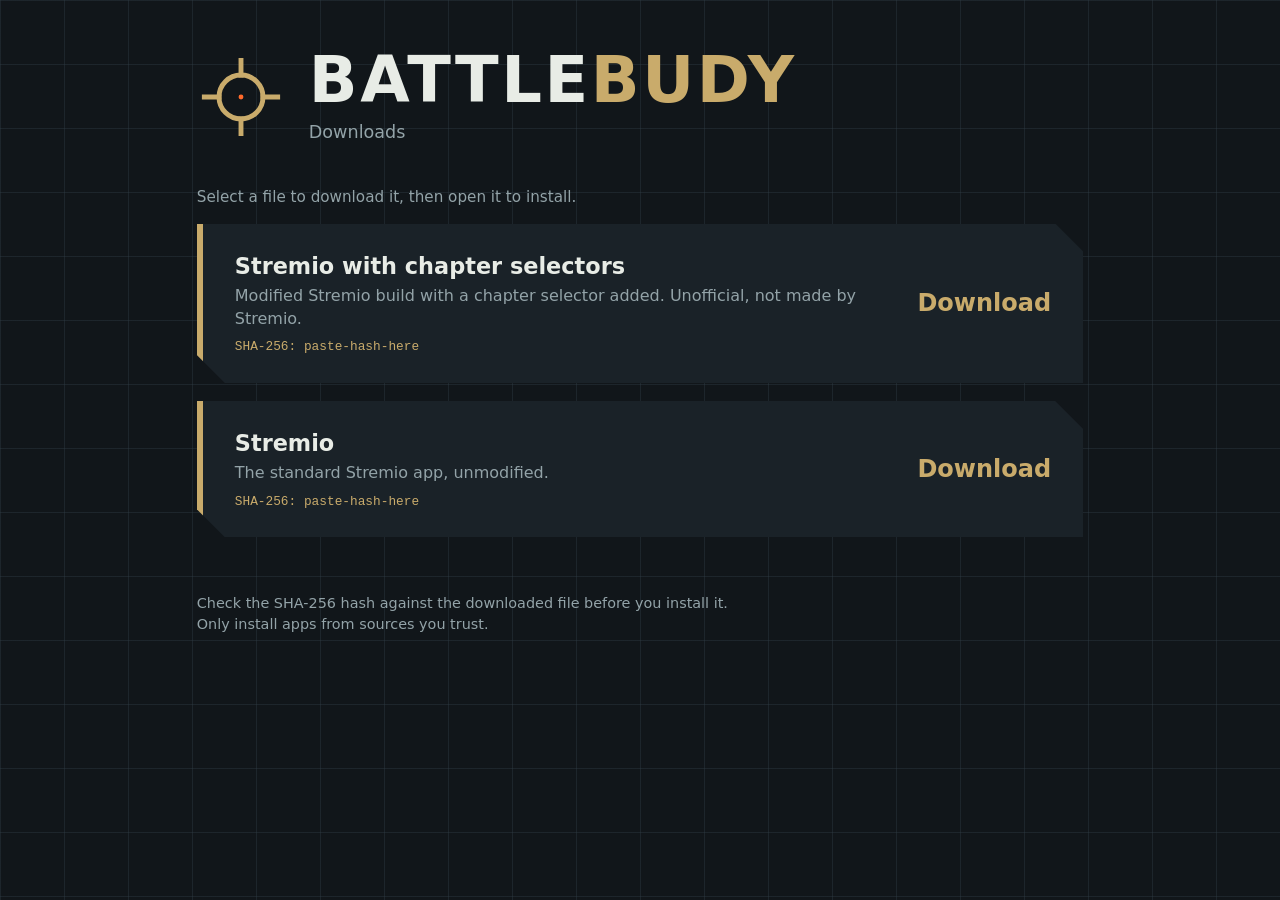
==== downloads/index.html @ f2674844 "update files structure" ====
<!DOCTYPE html>
<html lang="en">
<head>
<meta charset="utf-8">
<meta name="viewport" content="width=device-width, initial-scale=1">
<title>Downloads | BattleBudy</title>
<link rel="icon" href="data:image/svg+xml,%3Csvg xmlns='http://www.w3.org/2000/svg' viewBox='0 0 72 72' fill='none' stroke='%23c9ab6b' stroke-width='6'%3E%3Ccircle cx='36' cy='36' r='18'/%3E%3Cpath d='M36 4v16M36 52v16M4 36h16M52 36h16'/%3E%3C/svg%3E">
<link rel="stylesheet" href="../styles.css">
</head>
<body class="tv">

<a class="brand" href="../">
  <svg class="reticle" viewBox="0 0 72 72" fill="none" stroke="#c9ab6b" stroke-width="4" aria-hidden="true">
    <circle cx="36" cy="36" r="18"/>
    <path d="M36 4v16M36 52v16M4 36h16M52 36h16"/>
    <circle cx="36" cy="36" r="2" fill="#ff6a2b" stroke="none"/>
  </svg>
  <div>
    <h1>Battle<span>Budy</span></h1>
    <p class="tagline">Downloads</p>
  </div>
</a>

<p class="note">Select a file to download it, then open it to install.</p>

<!--
  HOW TO EDIT THIS PAGE
  1. Put your .apk files in the "apks" folder at the top level of the repo.
  2. Copy one <li> block below for each app.
  3. Change href (keep the ../apks/ part), then the name, description and hash.
  4. Get each hash with:  sha256sum apks/yourfile.apk   (Linux/macOS/Codespaces)
                          Get-FileHash apks\yourfile.apk   (Windows PowerShell)
-->

<ul class="apps">
  <li>
    <a class="app" href="../apks/stremio-chapters.apk">
      <span>
        <span class="name">Stremio with chapter selectors</span>
        <span class="desc">Modified Stremio build with a chapter selector added. Unofficial, not made by Stremio.</span>
        <span class="hash">SHA-256: paste-hash-here</span>
      </span>
      <span class="action">Download</span>
    </a>
  </li>
  <li>
    <a class="app" href="../apks/stremio.apk">
      <span>
        <span class="name">Stremio</span>
        <span class="desc">The standard Stremio app, unmodified.</span>
        <span class="hash">SHA-256: paste-hash-here</span>
      </span>
      <span class="action">Download</span>
    </a>
  </li>
</ul>

<footer>Check the SHA-256 hash against the downloaded file before you install it. Only install apps from sources you trust.</footer>

</body>
</html>
---- styles.css ----
:root {
  --bg: #11161a;
  --panel: #1a2228;
  --panel-hi: #243038;
  --line: #34444d;
  --text: #e8ece6;
  --muted: #93a3a8;
  --sand: #c9ab6b;
  --signal: #ff6a2b;
}
* { box-sizing: border-box; }
html {
  background-color: var(--bg);
  background-image:
    linear-gradient(rgba(52, 68, 77, 0.35) 1px, transparent 1px),
    linear-gradient(90deg, rgba(52, 68, 77, 0.35) 1px, transparent 1px);
  background-size: 64px 64px;
}
body {
  margin: 0 auto;
  padding: 48px 6vw 64px;
  max-width: 1040px;
  color: var(--text);
  font-family: "Segoe UI", system-ui, -apple-system, Roboto, Arial, sans-serif;
  font-size: 18px;
  line-height: 1.45;
}
body.tv { font-size: 24px; }
a { color: inherit; }

/* Header */
.brand { display: flex; align-items: center; gap: 24px; margin-bottom: 40px; text-decoration: none; }
.reticle { flex: none; width: 88px; height: 88px; }
h1 {
  margin: 0;
  font-size: clamp(2.4rem, 7vw, 4rem);
  font-weight: 800;
  letter-spacing: 0.04em;
  text-transform: uppercase;
  line-height: 1;
}
h1 span { color: var(--sand); }
.tagline { margin: 8px 0 0; color: var(--muted); font-size: 1.1rem; }
h2 { margin: 44px 0 16px; font-size: 1.3rem; font-weight: 700; }
.note { margin: 0 0 16px; color: var(--muted); font-size: 0.95rem; }

/* Cards */
.grid {
  list-style: none; margin: 0; padding: 0;
  display: grid; gap: 14px;
  grid-template-columns: repeat(auto-fit, minmax(230px, 1fr));
}
.card {
  display: block;
  padding: 20px 24px;
  background: var(--panel);
  border-left: 6px solid var(--sand);
  color: inherit;
  text-decoration: none;
  clip-path: polygon(0 0, calc(100% - 22px) 0, 100% 22px, 100% 100%, 22px 100%, 0 calc(100% - 22px));
}
a.card:hover { background: var(--panel-hi); }
a.card:focus-visible {
  outline: none;
  background: var(--panel-hi);
  border-left-color: var(--signal);
  box-shadow: inset 0 0 0 3px var(--signal);
}
.card.static { border-left-color: var(--line); }
.name { display: block; font-size: 1.15rem; font-weight: 700; }
.handle { display: block; margin-top: 2px; color: var(--muted); font-family: Consolas, "Courier New", monospace; font-size: 0.95rem; }
.desc { display: block; margin-top: 2px; color: var(--muted); font-size: 1rem; }

/* Download rows */
.apps { list-style: none; margin: 0; padding: 0; display: grid; gap: 18px; }
a.app {
  display: flex; align-items: center; justify-content: space-between; gap: 24px;
  padding: 26px 32px;
  background: var(--panel);
  border-left: 6px solid var(--sand);
  color: inherit; text-decoration: none;
  clip-path: polygon(0 0, calc(100% - 28px) 0, 100% 28px, 100% 100%, 28px 100%, 0 calc(100% - 28px));
}
a.app:hover { background: var(--panel-hi); }
a.app:focus-visible {
  outline: none;
  background: var(--panel-hi);
  border-left-color: var(--signal);
  box-shadow: inset 0 0 0 3px var(--signal);
}
a.app .name { font-size: 1.4rem; }
.hash { display: block; margin-top: 8px; color: var(--sand); font-family: Consolas, "Courier New", monospace; font-size: 0.8rem; word-break: break-all; }
.action { flex: none; font-weight: 700; color: var(--sand); }
a.app:focus-visible .action { color: var(--signal); }

footer { margin-top: 56px; color: var(--muted); font-size: 0.9rem; max-width: 60ch; }

@media (max-width: 560px) {
  body { padding-top: 32px; }
  .reticle { width: 56px; height: 56px; }
  .brand { gap: 16px; }
  body.tv { font-size: 18px; }
  a.app { flex-direction: column; align-items: flex-start; gap: 8px; }
}
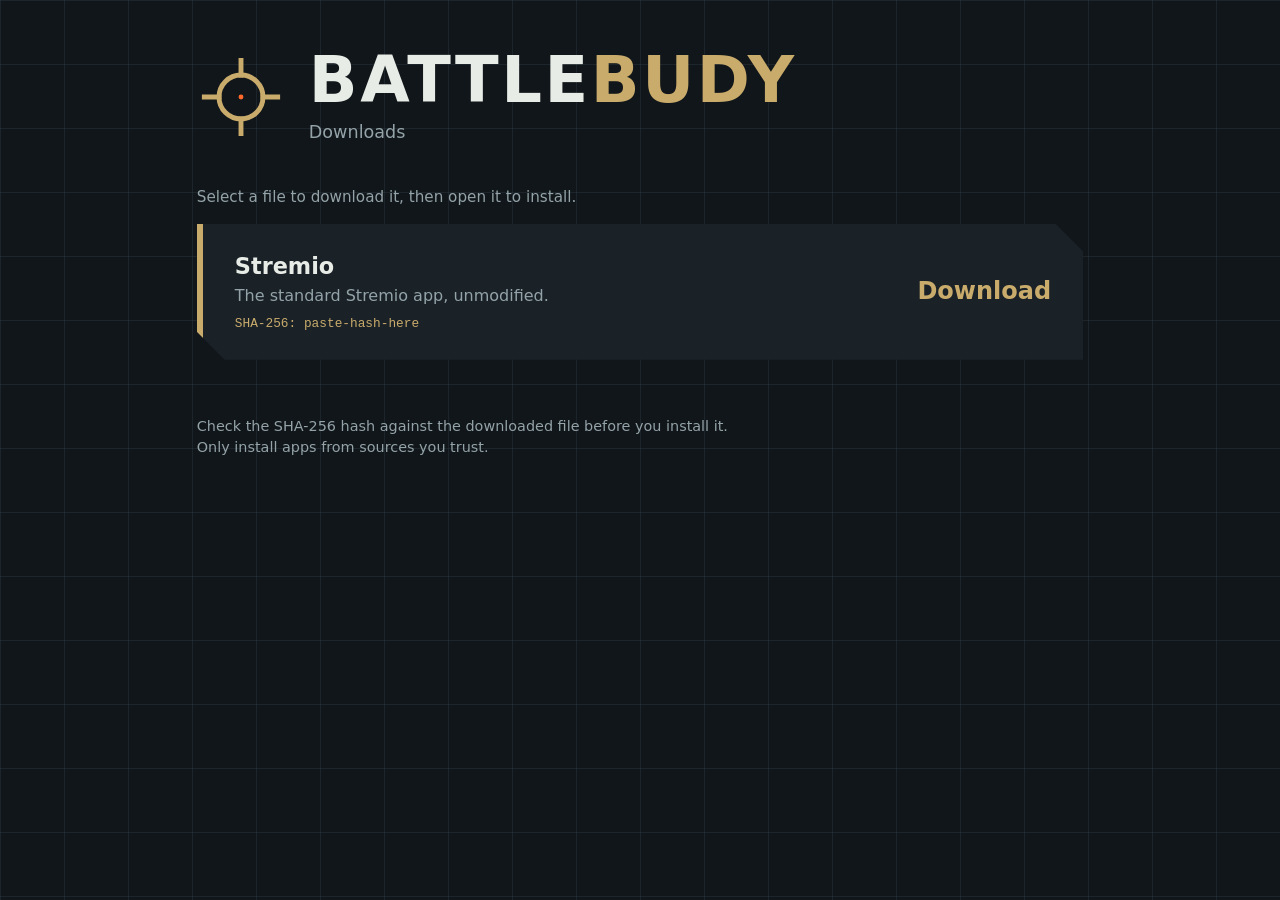
==== commit 2cd3fc25: "Remove Stremio with chapter selectors entry from downloads list" ====
--- a/downloads/index.html
+++ b/downloads/index.html
@@ -34,16 +34,6 @@
 
 <ul class="apps">
   <li>
-    <a class="app" href="../apks/stremio-chapters.apk">
-      <span>
-        <span class="name">Stremio with chapter selectors</span>
-        <span class="desc">Modified Stremio build with a chapter selector added. Unofficial, not made by Stremio.</span>
-        <span class="hash">SHA-256: paste-hash-here</span>
-      </span>
-      <span class="action">Download</span>
-    </a>
-  </li>
-  <li>
     <a class="app" href="../apks/stremio.apk">
       <span>
         <span class="name">Stremio</span>
--- a/styles.css
+++ b/styles.css
@@ -67,6 +67,9 @@
   box-shadow: inset 0 0 0 3px var(--signal);
 }
 .card.static { border-left-color: var(--line); }
+.card:has(.icon) { display: grid; grid-template-columns: auto 1fr; column-gap: 16px; align-items: center; }
+.icon { grid-row: span 2; display: flex; gap: 8px; }
+.icon img { display: block; width: 36px; height: 36px; }
 .name { display: block; font-size: 1.15rem; font-weight: 700; }
 .handle { display: block; margin-top: 2px; color: var(--muted); font-family: Consolas, "Courier New", monospace; font-size: 0.95rem; }
 .desc { display: block; margin-top: 2px; color: var(--muted); font-size: 1rem; }
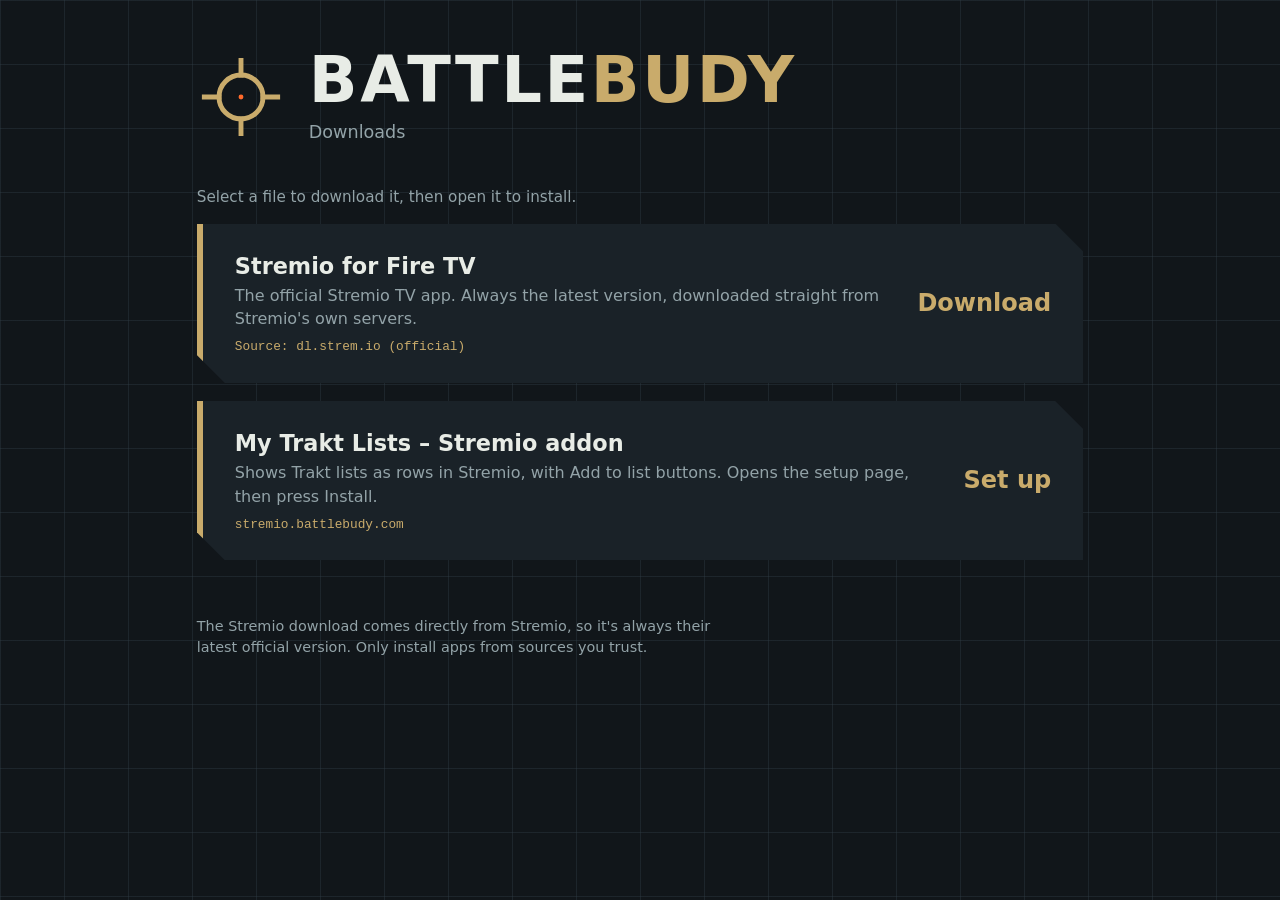
==== commit 09a11ce3: "Point Stremio download at official latest and add Trakt addon - Stremio for Fire TV now links to str" ====
--- a/downloads/index.html
+++ b/downloads/index.html
@@ -34,18 +34,28 @@
 
 <ul class="apps">
   <li>
-    <a class="app" href="../apks/stremio.apk">
+    <a class="app" href="https://stremio.battlebudy.com/download/firetv">
       <span>
-        <span class="name">Stremio</span>
-        <span class="desc">The standard Stremio app, unmodified.</span>
-        <span class="hash">SHA-256: paste-hash-here</span>
+        <span class="name">Stremio for Fire TV</span>
+        <span class="desc">The official Stremio TV app. Always the latest version, downloaded straight from Stremio's own servers.</span>
+        <span class="hash">Source: dl.strem.io (official)</span>
       </span>
       <span class="action">Download</span>
     </a>
   </li>
+  <li>
+    <a class="app" href="https://stremio.battlebudy.com/configure">
+      <span>
+        <span class="name">My Trakt Lists – Stremio addon</span>
+        <span class="desc">Shows Trakt lists as rows in Stremio, with Add to list buttons. Opens the setup page, then press Install.</span>
+        <span class="hash">stremio.battlebudy.com</span>
+      </span>
+      <span class="action">Set up</span>
+    </a>
+  </li>
 </ul>
 
-<footer>Check the SHA-256 hash against the downloaded file before you install it. Only install apps from sources you trust.</footer>
+<footer>The Stremio download comes directly from Stremio, so it's always their latest official version. Only install apps from sources you trust.</footer>
 
 </body>
 </html>
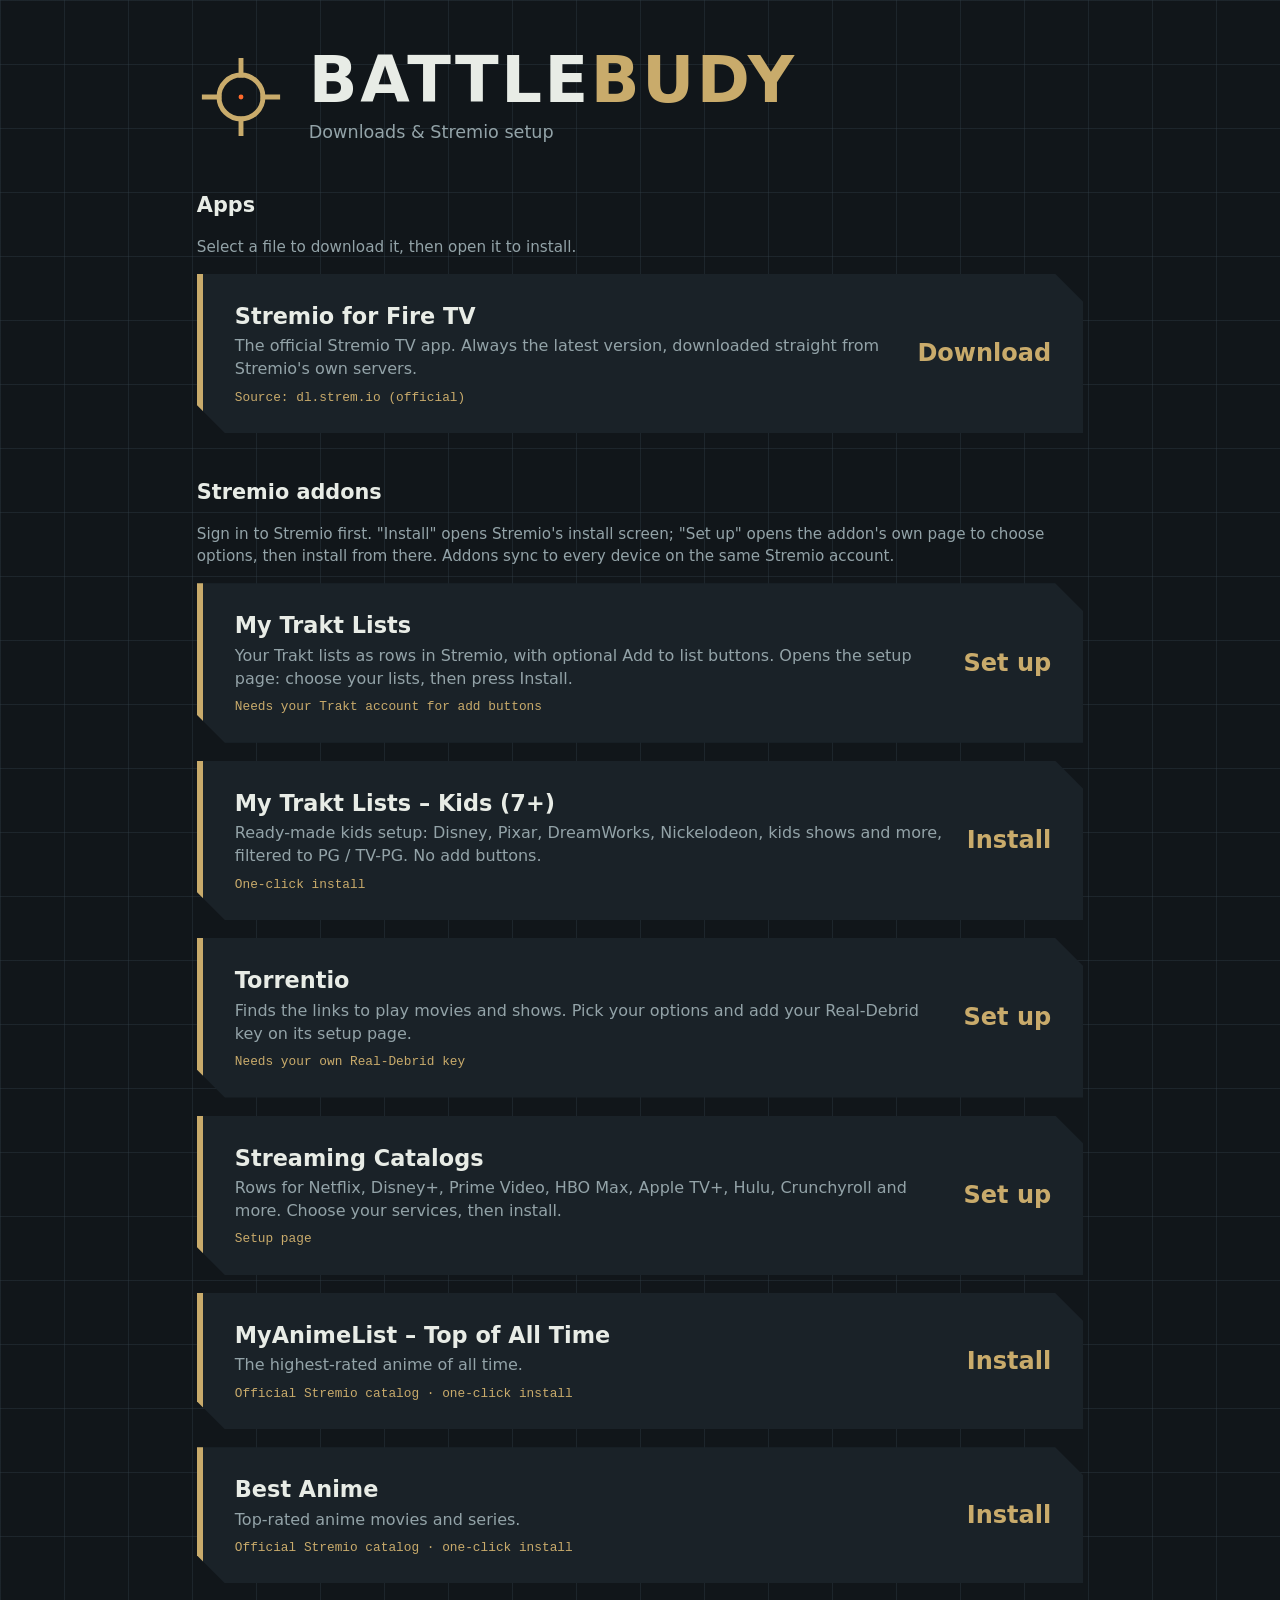
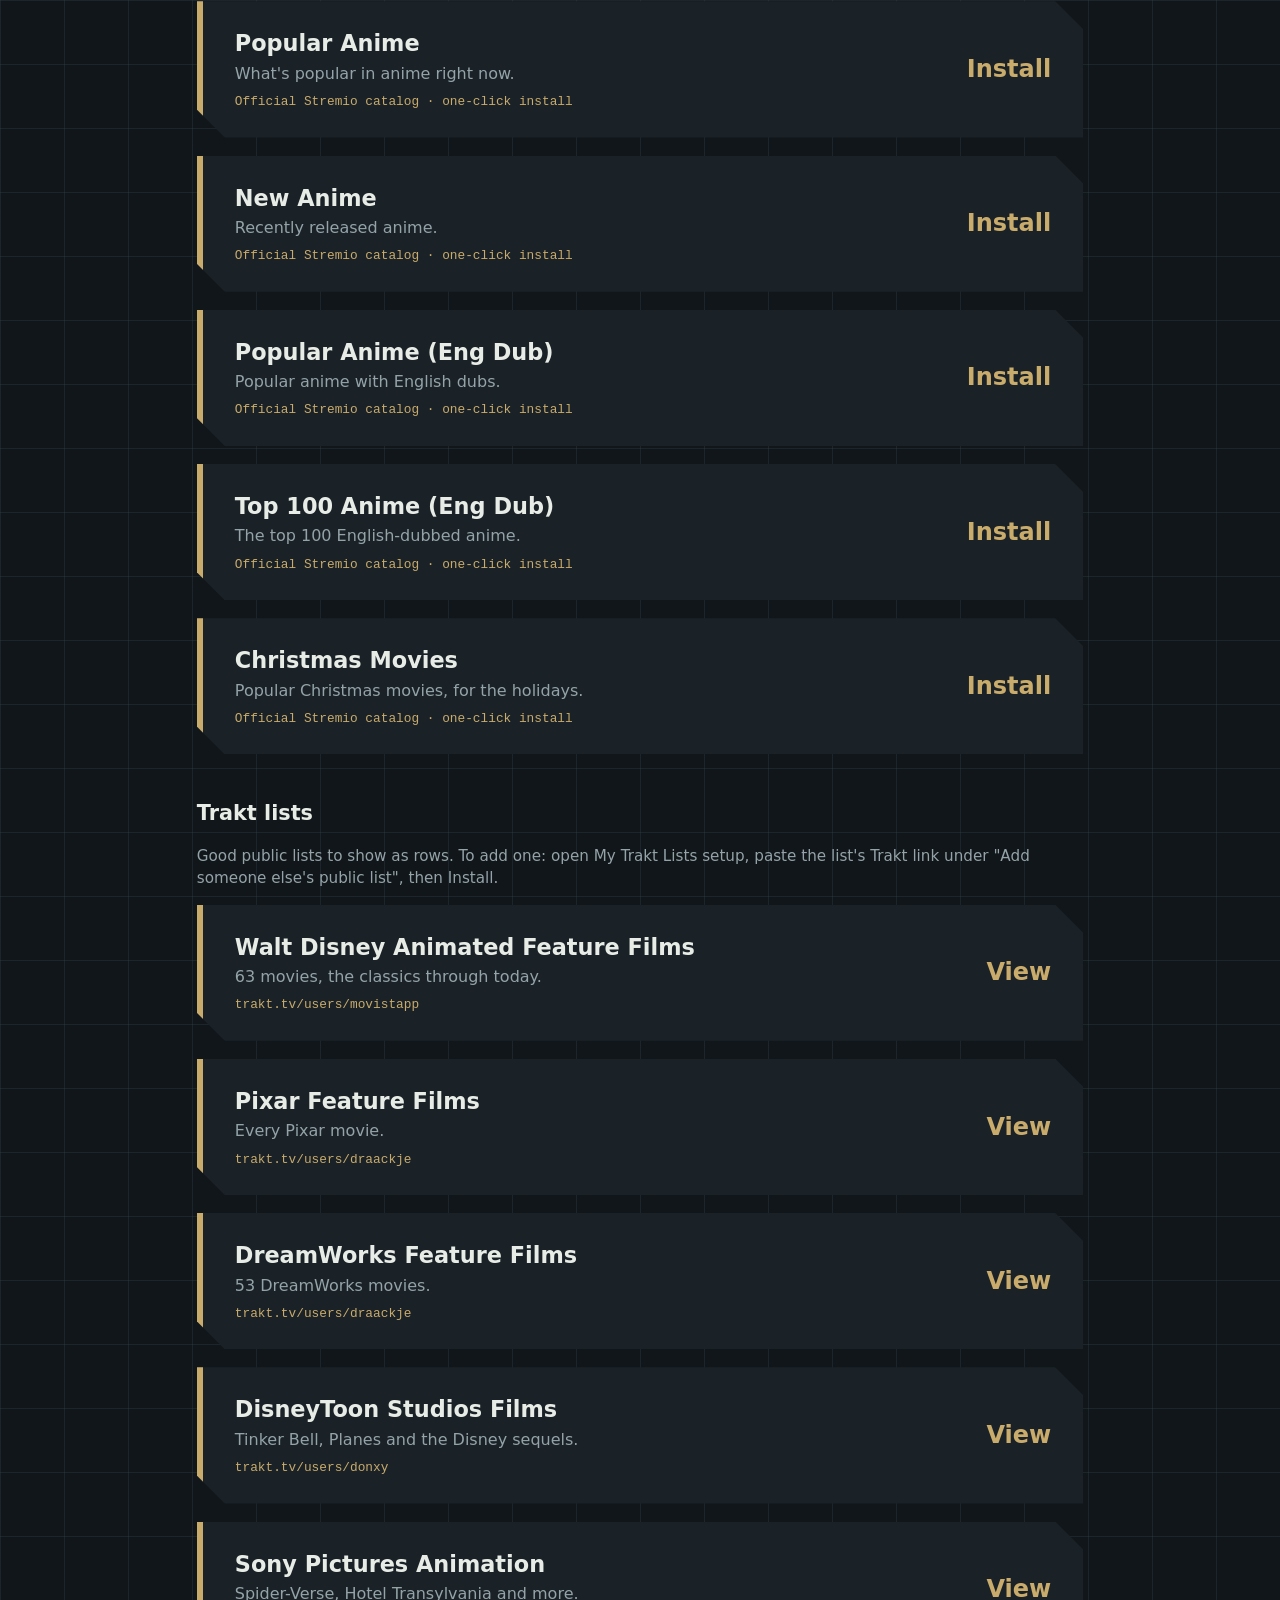
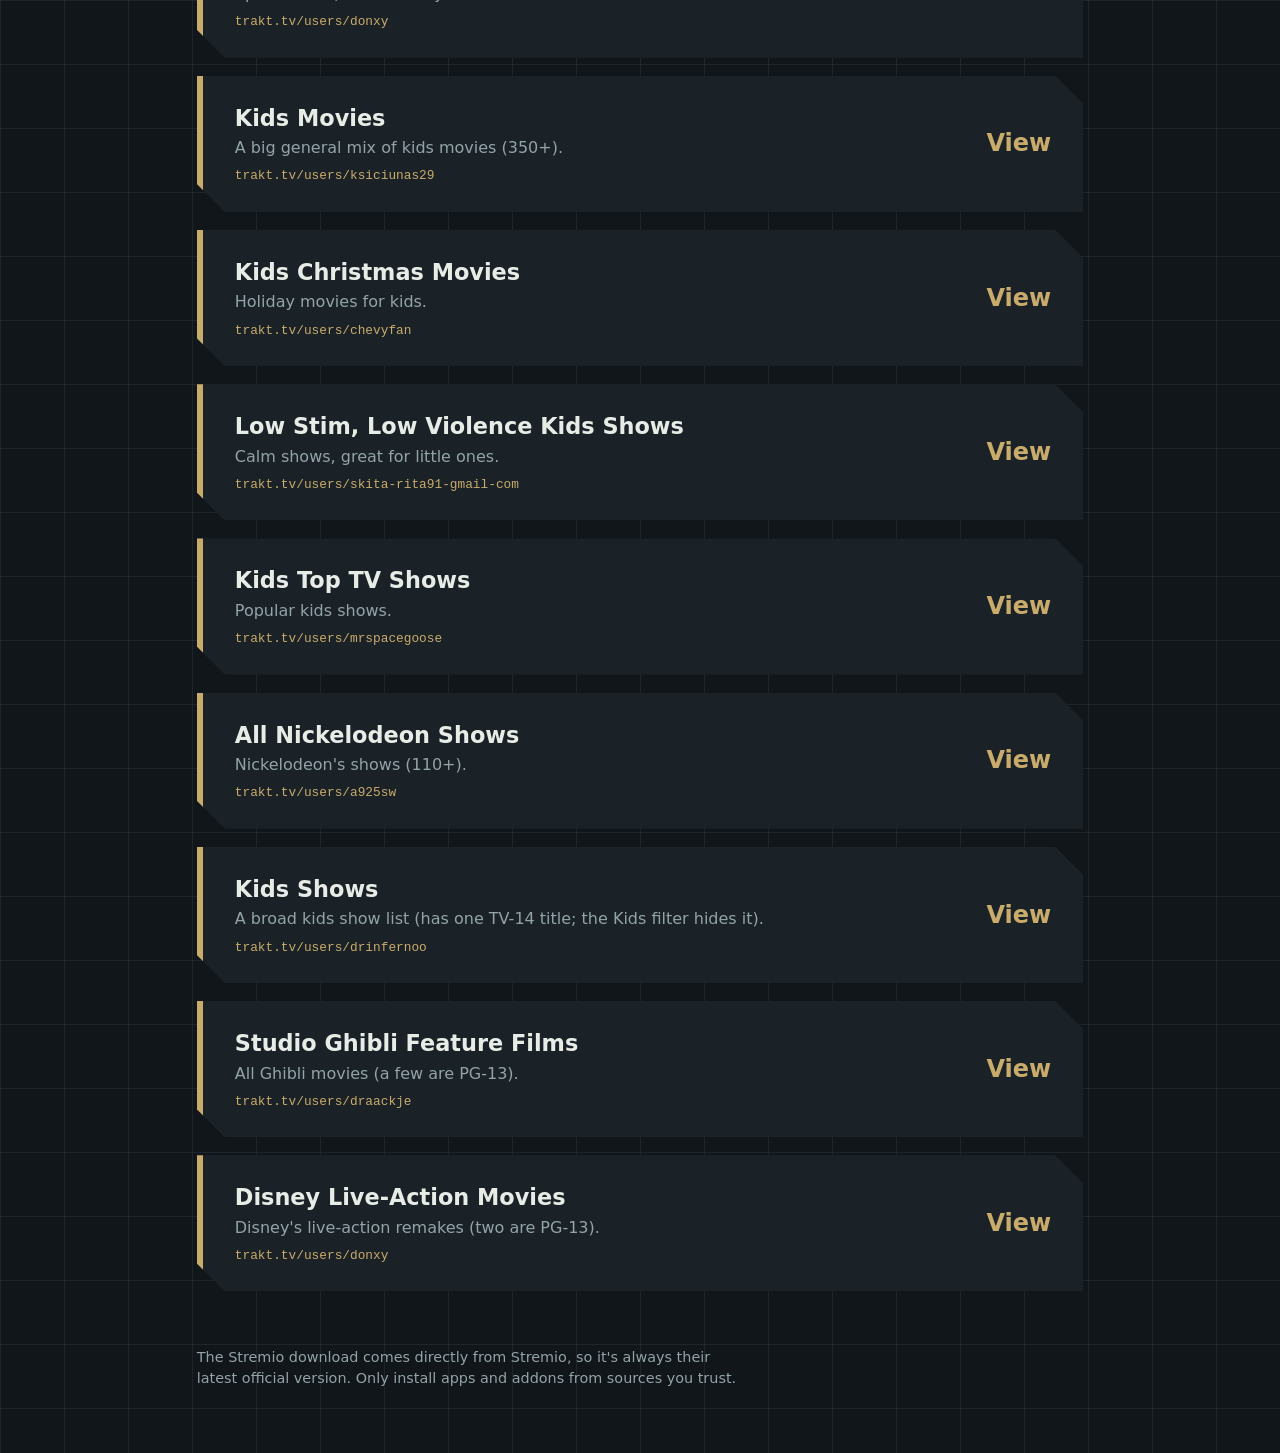
==== commit 7e4eaa10: "Split Downloads into Apps, Stremio addons and Trakt lists - Apps: Stremio for Fire TV (always-latest" ====
--- a/downloads/index.html
+++ b/downloads/index.html
@@ -17,45 +17,283 @@
   </svg>
   <div>
     <h1>Battle<span>Budy</span></h1>
-    <p class="tagline">Downloads</p>
+    <p class="tagline">Downloads &amp; Stremio setup</p>
   </div>
 </a>
 
-<p class="note">Select a file to download it, then open it to install.</p>
-
 <!--
   HOW TO EDIT THIS PAGE
-  1. Put your .apk files in the "apks" folder at the top level of the repo.
-  2. Copy one <li> block below for each app.
-  3. Change href (keep the ../apks/ part), then the name, description and hash.
-  4. Get each hash with:  sha256sum apks/yourfile.apk   (Linux/macOS/Codespaces)
-                          Get-FileHash apks\yourfile.apk   (Windows PowerShell)
+  - Each <li> block is one button. Copy one, then change href, name, description and the small line under it.
+  - Never paste a personal addon link here (ones with keys in them, e.g. Torrentio with a Real-Debrid key).
+    Link the addon's /configure page instead, so each person adds their own key.
 -->
 
+<h2>Apps</h2>
+<p class="note">Select a file to download it, then open it to install.</p>
 <ul class="apps">
   <li>
     <a class="app" href="https://stremio.battlebudy.com/download/firetv">
       <span>
         <span class="name">Stremio for Fire TV</span>
-        <span class="desc">The official Stremio TV app. Always the latest version, downloaded straight from Stremio's own servers.</span>
+        <span class="desc">The official Stremio TV app. Always the latest version, downloaded straight from Stremio&#x27;s own servers.</span>
         <span class="hash">Source: dl.strem.io (official)</span>
       </span>
       <span class="action">Download</span>
     </a>
   </li>
+</ul>
+
+<h2>Stremio addons</h2>
+<p class="note">Sign in to Stremio first. "Install" opens Stremio's install screen; "Set up" opens the addon's own page to choose options, then install from there. Addons sync to every device on the same Stremio account.</p>
+<ul class="apps">
   <li>
     <a class="app" href="https://stremio.battlebudy.com/configure">
       <span>
-        <span class="name">My Trakt Lists – Stremio addon</span>
-        <span class="desc">Shows Trakt lists as rows in Stremio, with Add to list buttons. Opens the setup page, then press Install.</span>
-        <span class="hash">stremio.battlebudy.com</span>
+        <span class="name">My Trakt Lists</span>
+        <span class="desc">Your Trakt lists as rows in Stremio, with optional Add to list buttons. Opens the setup page: choose your lists, then press Install.</span>
+        <span class="hash">Needs your Trakt account for add buttons</span>
       </span>
       <span class="action">Set up</span>
     </a>
   </li>
+  <li>
+    <a class="app" href="https://web.stremio.com/#/addons?addon=https%3A%2F%2Fstremio.battlebudy.com%[base64]%2Fmanifest.json">
+      <span>
+        <span class="name">My Trakt Lists – Kids (7+)</span>
+        <span class="desc">Ready-made kids setup: Disney, Pixar, DreamWorks, Nickelodeon, kids shows and more, filtered to PG / TV-PG. No add buttons.</span>
+        <span class="hash">One-click install</span>
+      </span>
+      <span class="action">Install</span>
+    </a>
+  </li>
+  <li>
+    <a class="app" href="https://torrentio.strem.fun/configure">
+      <span>
+        <span class="name">Torrentio</span>
+        <span class="desc">Finds the links to play movies and shows. Pick your options and add your Real-Debrid key on its setup page.</span>
+        <span class="hash">Needs your own Real-Debrid key</span>
+      </span>
+      <span class="action">Set up</span>
+    </a>
+  </li>
+  <li>
+    <a class="app" href="https://7a82163c306e-stremio-netflix-catalog-addon.baby-beamup.club/configure">
+      <span>
+        <span class="name">Streaming Catalogs</span>
+        <span class="desc">Rows for Netflix, Disney+, Prime Video, HBO Max, Apple TV+, Hulu, Crunchyroll and more. Choose your services, then install.</span>
+        <span class="hash">Setup page</span>
+      </span>
+      <span class="action">Set up</span>
+    </a>
+  </li>
+  <li>
+    <a class="app" href="https://web.stremio.com/#/addons?addon=https%3A%2F%2Fcinemeta-catalogs.strem.io%2Fmaltop%2Fmanifest.json">
+      <span>
+        <span class="name">MyAnimeList – Top of All Time</span>
+        <span class="desc">The highest-rated anime of all time.</span>
+        <span class="hash">Official Stremio catalog · one-click install</span>
+      </span>
+      <span class="action">Install</span>
+    </a>
+  </li>
+  <li>
+    <a class="app" href="https://web.stremio.com/#/addons?addon=https%3A%2F%2Fcinemeta-catalogs.strem.io%2Fbestanime%2Fmanifest.json">
+      <span>
+        <span class="name">Best Anime</span>
+        <span class="desc">Top-rated anime movies and series.</span>
+        <span class="hash">Official Stremio catalog · one-click install</span>
+      </span>
+      <span class="action">Install</span>
+    </a>
+  </li>
+  <li>
+    <a class="app" href="https://web.stremio.com/#/addons?addon=https%3A%2F%2Fcinemeta-catalogs.strem.io%2Fpopularanime%2Fmanifest.json">
+      <span>
+        <span class="name">Popular Anime</span>
+        <span class="desc">What&#x27;s popular in anime right now.</span>
+        <span class="hash">Official Stremio catalog · one-click install</span>
+      </span>
+      <span class="action">Install</span>
+    </a>
+  </li>
+  <li>
+    <a class="app" href="https://web.stremio.com/#/addons?addon=https%3A%2F%2Fcinemeta-catalogs.strem.io%2Fnewanime%2Fmanifest.json">
+      <span>
+        <span class="name">New Anime</span>
+        <span class="desc">Recently released anime.</span>
+        <span class="hash">Official Stremio catalog · one-click install</span>
+      </span>
+      <span class="action">Install</span>
+    </a>
+  </li>
+  <li>
+    <a class="app" href="https://web.stremio.com/#/addons?addon=https%3A%2F%2Fcinemeta-catalogs.strem.io%2Fpopularanimeeng%2Fmanifest.json">
+      <span>
+        <span class="name">Popular Anime (Eng Dub)</span>
+        <span class="desc">Popular anime with English dubs.</span>
+        <span class="hash">Official Stremio catalog · one-click install</span>
+      </span>
+      <span class="action">Install</span>
+    </a>
+  </li>
+  <li>
+    <a class="app" href="https://web.stremio.com/#/addons?addon=https%3A%2F%2Fcinemeta-catalogs.strem.io%2Ftop100animeeng%2Fmanifest.json">
+      <span>
+        <span class="name">Top 100 Anime (Eng Dub)</span>
+        <span class="desc">The top 100 English-dubbed anime.</span>
+        <span class="hash">Official Stremio catalog · one-click install</span>
+      </span>
+      <span class="action">Install</span>
+    </a>
+  </li>
+  <li>
+    <a class="app" href="https://web.stremio.com/#/addons?addon=https%3A%2F%2Fcinemeta-catalogs.strem.io%2Fchristmaspopular%2Fmanifest.json">
+      <span>
+        <span class="name">Christmas Movies</span>
+        <span class="desc">Popular Christmas movies, for the holidays.</span>
+        <span class="hash">Official Stremio catalog · one-click install</span>
+      </span>
+      <span class="action">Install</span>
+    </a>
+  </li>
 </ul>
 
-<footer>The Stremio download comes directly from Stremio, so it's always their latest official version. Only install apps from sources you trust.</footer>
+<h2>Trakt lists</h2>
+<p class="note">Good public lists to show as rows. To add one: open My Trakt Lists setup, paste the list's Trakt link under "Add someone else's public list", then Install.</p>
+<ul class="apps">
+  <li>
+    <a class="app" href="https://trakt.tv/users/movistapp/lists/walt-disney-animated-feature-films">
+      <span>
+        <span class="name">Walt Disney Animated Feature Films</span>
+        <span class="desc">63 movies, the classics through today.</span>
+        <span class="hash">trakt.tv/users/movistapp</span>
+      </span>
+      <span class="action">View</span>
+    </a>
+  </li>
+  <li>
+    <a class="app" href="https://trakt.tv/users/draackje/lists/pixar-feature-films">
+      <span>
+        <span class="name">Pixar Feature Films</span>
+        <span class="desc">Every Pixar movie.</span>
+        <span class="hash">trakt.tv/users/draackje</span>
+      </span>
+      <span class="action">View</span>
+    </a>
+  </li>
+  <li>
+    <a class="app" href="https://trakt.tv/users/draackje/lists/dreamworks-feature-films">
+      <span>
+        <span class="name">DreamWorks Feature Films</span>
+        <span class="desc">53 DreamWorks movies.</span>
+        <span class="hash">trakt.tv/users/draackje</span>
+      </span>
+      <span class="action">View</span>
+    </a>
+  </li>
+  <li>
+    <a class="app" href="https://trakt.tv/users/donxy/lists/disneytoon-studios-animation-films">
+      <span>
+        <span class="name">DisneyToon Studios Films</span>
+        <span class="desc">Tinker Bell, Planes and the Disney sequels.</span>
+        <span class="hash">trakt.tv/users/donxy</span>
+      </span>
+      <span class="action">View</span>
+    </a>
+  </li>
+  <li>
+    <a class="app" href="https://trakt.tv/users/donxy/lists/sony-pictures-animation">
+      <span>
+        <span class="name">Sony Pictures Animation</span>
+        <span class="desc">Spider-Verse, Hotel Transylvania and more.</span>
+        <span class="hash">trakt.tv/users/donxy</span>
+      </span>
+      <span class="action">View</span>
+    </a>
+  </li>
+  <li>
+    <a class="app" href="https://trakt.tv/users/ksiciunas29/lists/kids-movies">
+      <span>
+        <span class="name">Kids Movies</span>
+        <span class="desc">A big general mix of kids movies (350+).</span>
+        <span class="hash">trakt.tv/users/ksiciunas29</span>
+      </span>
+      <span class="action">View</span>
+    </a>
+  </li>
+  <li>
+    <a class="app" href="https://trakt.tv/users/chevyfan/lists/kids-christmas-movies">
+      <span>
+        <span class="name">Kids Christmas Movies</span>
+        <span class="desc">Holiday movies for kids.</span>
+        <span class="hash">trakt.tv/users/chevyfan</span>
+      </span>
+      <span class="action">View</span>
+    </a>
+  </li>
+  <li>
+    <a class="app" href="https://trakt.tv/users/skita-rita91-gmail-com/lists/low-stim-low-violence-kids-shows">
+      <span>
+        <span class="name">Low Stim, Low Violence Kids Shows</span>
+        <span class="desc">Calm shows, great for little ones.</span>
+        <span class="hash">trakt.tv/users/skita-rita91-gmail-com</span>
+      </span>
+      <span class="action">View</span>
+    </a>
+  </li>
+  <li>
+    <a class="app" href="https://trakt.tv/users/mrspacegoose/lists/kids-top-tv-shows">
+      <span>
+        <span class="name">Kids Top TV Shows</span>
+        <span class="desc">Popular kids shows.</span>
+        <span class="hash">trakt.tv/users/mrspacegoose</span>
+      </span>
+      <span class="action">View</span>
+    </a>
+  </li>
+  <li>
+    <a class="app" href="https://trakt.tv/users/a925sw/lists/all-nickelodeon-shows">
+      <span>
+        <span class="name">All Nickelodeon Shows</span>
+        <span class="desc">Nickelodeon&#x27;s shows (110+).</span>
+        <span class="hash">trakt.tv/users/a925sw</span>
+      </span>
+      <span class="action">View</span>
+    </a>
+  </li>
+  <li>
+    <a class="app" href="https://trakt.tv/users/drinfernoo/lists/kids-shows">
+      <span>
+        <span class="name">Kids Shows</span>
+        <span class="desc">A broad kids show list (has one TV-14 title; the Kids filter hides it).</span>
+        <span class="hash">trakt.tv/users/drinfernoo</span>
+      </span>
+      <span class="action">View</span>
+    </a>
+  </li>
+  <li>
+    <a class="app" href="https://trakt.tv/users/draackje/lists/studio-ghibli-feature-films">
+      <span>
+        <span class="name">Studio Ghibli Feature Films</span>
+        <span class="desc">All Ghibli movies (a few are PG-13).</span>
+        <span class="hash">trakt.tv/users/draackje</span>
+      </span>
+      <span class="action">View</span>
+    </a>
+  </li>
+  <li>
+    <a class="app" href="https://trakt.tv/users/donxy/lists/disney-live-action-movies">
+      <span>
+        <span class="name">Disney Live-Action Movies</span>
+        <span class="desc">Disney&#x27;s live-action remakes (two are PG-13).</span>
+        <span class="hash">trakt.tv/users/donxy</span>
+      </span>
+      <span class="action">View</span>
+    </a>
+  </li>
+</ul>
+
+<footer>The Stremio download comes directly from Stremio, so it's always their latest official version. Only install apps and addons from sources you trust.</footer>
 
 </body>
 </html>
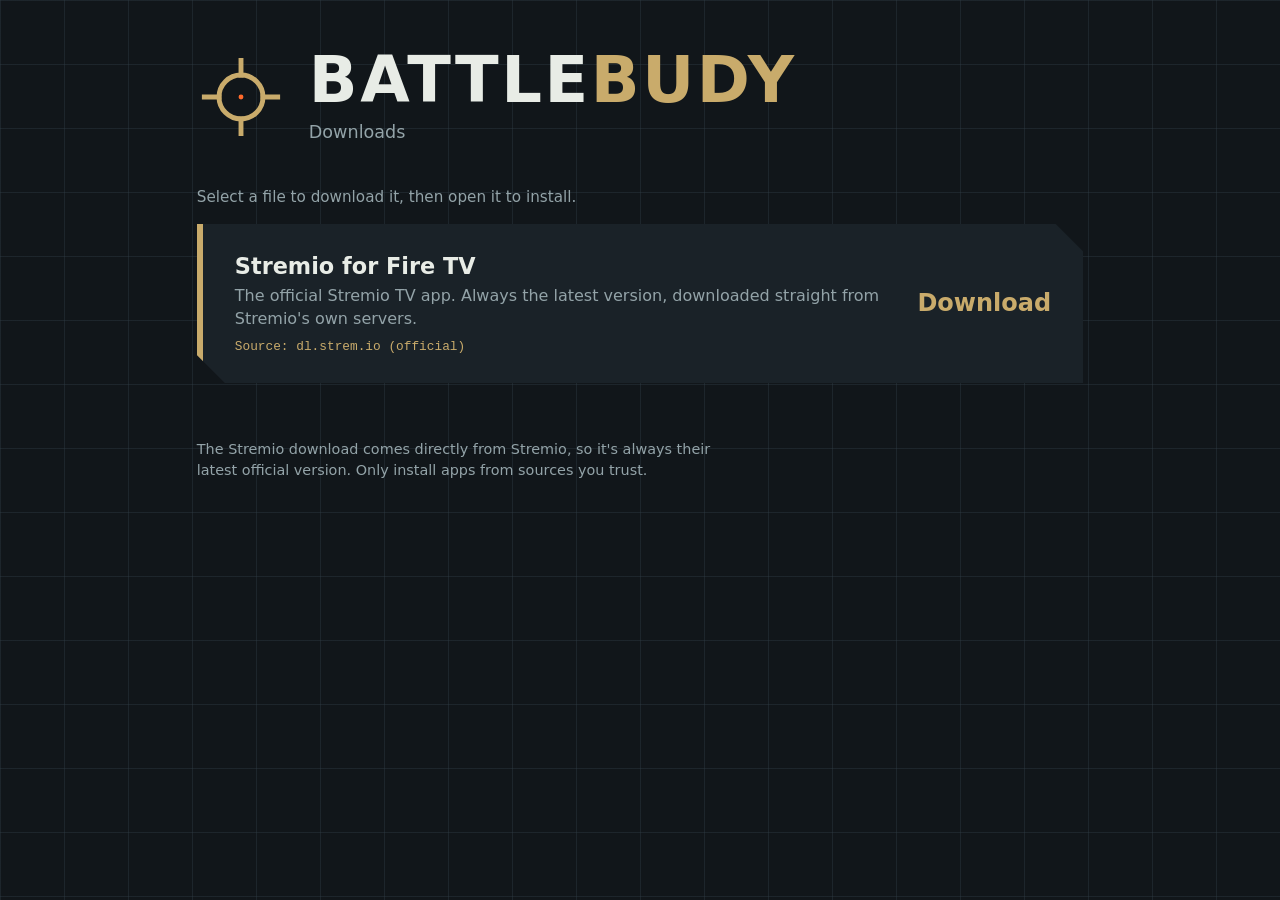
==== commit a05e2089: "Give Stremio addons and Trakt lists their own main sections - Home page: new "Stremio addons" and "T" ====
--- a/downloads/index.html
+++ b/downloads/index.html
@@ -17,18 +17,15 @@
   </svg>
   <div>
     <h1>Battle<span>Budy</span></h1>
-    <p class="tagline">Downloads &amp; Stremio setup</p>
+    <p class="tagline">Downloads</p>
   </div>
 </a>
 
 <!--
   HOW TO EDIT THIS PAGE
   - Each <li> block is one button. Copy one, then change href, name, description and the small line under it.
-  - Never paste a personal addon link here (ones with keys in them, e.g. Torrentio with a Real-Debrid key).
-    Link the addon's /configure page instead, so each person adds their own key.
 -->
 
-<h2>Apps</h2>
 <p class="note">Select a file to download it, then open it to install.</p>
 <ul class="apps">
   <li>
@@ -43,257 +40,7 @@
   </li>
 </ul>
 
-<h2>Stremio addons</h2>
-<p class="note">Sign in to Stremio first. "Install" opens Stremio's install screen; "Set up" opens the addon's own page to choose options, then install from there. Addons sync to every device on the same Stremio account.</p>
-<ul class="apps">
-  <li>
-    <a class="app" href="https://stremio.battlebudy.com/configure">
-      <span>
-        <span class="name">My Trakt Lists</span>
-        <span class="desc">Your Trakt lists as rows in Stremio, with optional Add to list buttons. Opens the setup page: choose your lists, then press Install.</span>
-        <span class="hash">Needs your Trakt account for add buttons</span>
-      </span>
-      <span class="action">Set up</span>
-    </a>
-  </li>
-  <li>
-    <a class="app" href="https://web.stremio.com/#/addons?addon=https%3A%2F%2Fstremio.battlebudy.com%[base64]%2Fmanifest.json">
-      <span>
-        <span class="name">My Trakt Lists – Kids (7+)</span>
-        <span class="desc">Ready-made kids setup: Disney, Pixar, DreamWorks, Nickelodeon, kids shows and more, filtered to PG / TV-PG. No add buttons.</span>
-        <span class="hash">One-click install</span>
-      </span>
-      <span class="action">Install</span>
-    </a>
-  </li>
-  <li>
-    <a class="app" href="https://torrentio.strem.fun/configure">
-      <span>
-        <span class="name">Torrentio</span>
-        <span class="desc">Finds the links to play movies and shows. Pick your options and add your Real-Debrid key on its setup page.</span>
-        <span class="hash">Needs your own Real-Debrid key</span>
-      </span>
-      <span class="action">Set up</span>
-    </a>
-  </li>
-  <li>
-    <a class="app" href="https://7a82163c306e-stremio-netflix-catalog-addon.baby-beamup.club/configure">
-      <span>
-        <span class="name">Streaming Catalogs</span>
-        <span class="desc">Rows for Netflix, Disney+, Prime Video, HBO Max, Apple TV+, Hulu, Crunchyroll and more. Choose your services, then install.</span>
-        <span class="hash">Setup page</span>
-      </span>
-      <span class="action">Set up</span>
-    </a>
-  </li>
-  <li>
-    <a class="app" href="https://web.stremio.com/#/addons?addon=https%3A%2F%2Fcinemeta-catalogs.strem.io%2Fmaltop%2Fmanifest.json">
-      <span>
-        <span class="name">MyAnimeList – Top of All Time</span>
-        <span class="desc">The highest-rated anime of all time.</span>
-        <span class="hash">Official Stremio catalog · one-click install</span>
-      </span>
-      <span class="action">Install</span>
-    </a>
-  </li>
-  <li>
-    <a class="app" href="https://web.stremio.com/#/addons?addon=https%3A%2F%2Fcinemeta-catalogs.strem.io%2Fbestanime%2Fmanifest.json">
-      <span>
-        <span class="name">Best Anime</span>
-        <span class="desc">Top-rated anime movies and series.</span>
-        <span class="hash">Official Stremio catalog · one-click install</span>
-      </span>
-      <span class="action">Install</span>
-    </a>
-  </li>
-  <li>
-    <a class="app" href="https://web.stremio.com/#/addons?addon=https%3A%2F%2Fcinemeta-catalogs.strem.io%2Fpopularanime%2Fmanifest.json">
-      <span>
-        <span class="name">Popular Anime</span>
-        <span class="desc">What&#x27;s popular in anime right now.</span>
-        <span class="hash">Official Stremio catalog · one-click install</span>
-      </span>
-      <span class="action">Install</span>
-    </a>
-  </li>
-  <li>
-    <a class="app" href="https://web.stremio.com/#/addons?addon=https%3A%2F%2Fcinemeta-catalogs.strem.io%2Fnewanime%2Fmanifest.json">
-      <span>
-        <span class="name">New Anime</span>
-        <span class="desc">Recently released anime.</span>
-        <span class="hash">Official Stremio catalog · one-click install</span>
-      </span>
-      <span class="action">Install</span>
-    </a>
-  </li>
-  <li>
-    <a class="app" href="https://web.stremio.com/#/addons?addon=https%3A%2F%2Fcinemeta-catalogs.strem.io%2Fpopularanimeeng%2Fmanifest.json">
-      <span>
-        <span class="name">Popular Anime (Eng Dub)</span>
-        <span class="desc">Popular anime with English dubs.</span>
-        <span class="hash">Official Stremio catalog · one-click install</span>
-      </span>
-      <span class="action">Install</span>
-    </a>
-  </li>
-  <li>
-    <a class="app" href="https://web.stremio.com/#/addons?addon=https%3A%2F%2Fcinemeta-catalogs.strem.io%2Ftop100animeeng%2Fmanifest.json">
-      <span>
-        <span class="name">Top 100 Anime (Eng Dub)</span>
-        <span class="desc">The top 100 English-dubbed anime.</span>
-        <span class="hash">Official Stremio catalog · one-click install</span>
-      </span>
-      <span class="action">Install</span>
-    </a>
-  </li>
-  <li>
-    <a class="app" href="https://web.stremio.com/#/addons?addon=https%3A%2F%2Fcinemeta-catalogs.strem.io%2Fchristmaspopular%2Fmanifest.json">
-      <span>
-        <span class="name">Christmas Movies</span>
-        <span class="desc">Popular Christmas movies, for the holidays.</span>
-        <span class="hash">Official Stremio catalog · one-click install</span>
-      </span>
-      <span class="action">Install</span>
-    </a>
-  </li>
-</ul>
-
-<h2>Trakt lists</h2>
-<p class="note">Good public lists to show as rows. To add one: open My Trakt Lists setup, paste the list's Trakt link under "Add someone else's public list", then Install.</p>
-<ul class="apps">
-  <li>
-    <a class="app" href="https://trakt.tv/users/movistapp/lists/walt-disney-animated-feature-films">
-      <span>
-        <span class="name">Walt Disney Animated Feature Films</span>
-        <span class="desc">63 movies, the classics through today.</span>
-        <span class="hash">trakt.tv/users/movistapp</span>
-      </span>
-      <span class="action">View</span>
-    </a>
-  </li>
-  <li>
-    <a class="app" href="https://trakt.tv/users/draackje/lists/pixar-feature-films">
-      <span>
-        <span class="name">Pixar Feature Films</span>
-        <span class="desc">Every Pixar movie.</span>
-        <span class="hash">trakt.tv/users/draackje</span>
-      </span>
-      <span class="action">View</span>
-    </a>
-  </li>
-  <li>
-    <a class="app" href="https://trakt.tv/users/draackje/lists/dreamworks-feature-films">
-      <span>
-        <span class="name">DreamWorks Feature Films</span>
-        <span class="desc">53 DreamWorks movies.</span>
-        <span class="hash">trakt.tv/users/draackje</span>
-      </span>
-      <span class="action">View</span>
-    </a>
-  </li>
-  <li>
-    <a class="app" href="https://trakt.tv/users/donxy/lists/disneytoon-studios-animation-films">
-      <span>
-        <span class="name">DisneyToon Studios Films</span>
-        <span class="desc">Tinker Bell, Planes and the Disney sequels.</span>
-        <span class="hash">trakt.tv/users/donxy</span>
-      </span>
-      <span class="action">View</span>
-    </a>
-  </li>
-  <li>
-    <a class="app" href="https://trakt.tv/users/donxy/lists/sony-pictures-animation">
-      <span>
-        <span class="name">Sony Pictures Animation</span>
-        <span class="desc">Spider-Verse, Hotel Transylvania and more.</span>
-        <span class="hash">trakt.tv/users/donxy</span>
-      </span>
-      <span class="action">View</span>
-    </a>
-  </li>
-  <li>
-    <a class="app" href="https://trakt.tv/users/ksiciunas29/lists/kids-movies">
-      <span>
-        <span class="name">Kids Movies</span>
-        <span class="desc">A big general mix of kids movies (350+).</span>
-        <span class="hash">trakt.tv/users/ksiciunas29</span>
-      </span>
-      <span class="action">View</span>
-    </a>
-  </li>
-  <li>
-    <a class="app" href="https://trakt.tv/users/chevyfan/lists/kids-christmas-movies">
-      <span>
-        <span class="name">Kids Christmas Movies</span>
-        <span class="desc">Holiday movies for kids.</span>
-        <span class="hash">trakt.tv/users/chevyfan</span>
-      </span>
-      <span class="action">View</span>
-    </a>
-  </li>
-  <li>
-    <a class="app" href="https://trakt.tv/users/skita-rita91-gmail-com/lists/low-stim-low-violence-kids-shows">
-      <span>
-        <span class="name">Low Stim, Low Violence Kids Shows</span>
-        <span class="desc">Calm shows, great for little ones.</span>
-        <span class="hash">trakt.tv/users/skita-rita91-gmail-com</span>
-      </span>
-      <span class="action">View</span>
-    </a>
-  </li>
-  <li>
-    <a class="app" href="https://trakt.tv/users/mrspacegoose/lists/kids-top-tv-shows">
-      <span>
-        <span class="name">Kids Top TV Shows</span>
-        <span class="desc">Popular kids shows.</span>
-        <span class="hash">trakt.tv/users/mrspacegoose</span>
-      </span>
-      <span class="action">View</span>
-    </a>
-  </li>
-  <li>
-    <a class="app" href="https://trakt.tv/users/a925sw/lists/all-nickelodeon-shows">
-      <span>
-        <span class="name">All Nickelodeon Shows</span>
-        <span class="desc">Nickelodeon&#x27;s shows (110+).</span>
-        <span class="hash">trakt.tv/users/a925sw</span>
-      </span>
-      <span class="action">View</span>
-    </a>
-  </li>
-  <li>
-    <a class="app" href="https://trakt.tv/users/drinfernoo/lists/kids-shows">
-      <span>
-        <span class="name">Kids Shows</span>
-        <span class="desc">A broad kids show list (has one TV-14 title; the Kids filter hides it).</span>
-        <span class="hash">trakt.tv/users/drinfernoo</span>
-      </span>
-      <span class="action">View</span>
-    </a>
-  </li>
-  <li>
-    <a class="app" href="https://trakt.tv/users/draackje/lists/studio-ghibli-feature-films">
-      <span>
-        <span class="name">Studio Ghibli Feature Films</span>
-        <span class="desc">All Ghibli movies (a few are PG-13).</span>
-        <span class="hash">trakt.tv/users/draackje</span>
-      </span>
-      <span class="action">View</span>
-    </a>
-  </li>
-  <li>
-    <a class="app" href="https://trakt.tv/users/donxy/lists/disney-live-action-movies">
-      <span>
-        <span class="name">Disney Live-Action Movies</span>
-        <span class="desc">Disney&#x27;s live-action remakes (two are PG-13).</span>
-        <span class="hash">trakt.tv/users/donxy</span>
-      </span>
-      <span class="action">View</span>
-    </a>
-  </li>
-</ul>
-
-<footer>The Stremio download comes directly from Stremio, so it's always their latest official version. Only install apps and addons from sources you trust.</footer>
+<footer>The Stremio download comes directly from Stremio, so it's always their latest official version. Only install apps from sources you trust.</footer>
 
 </body>
 </html>
